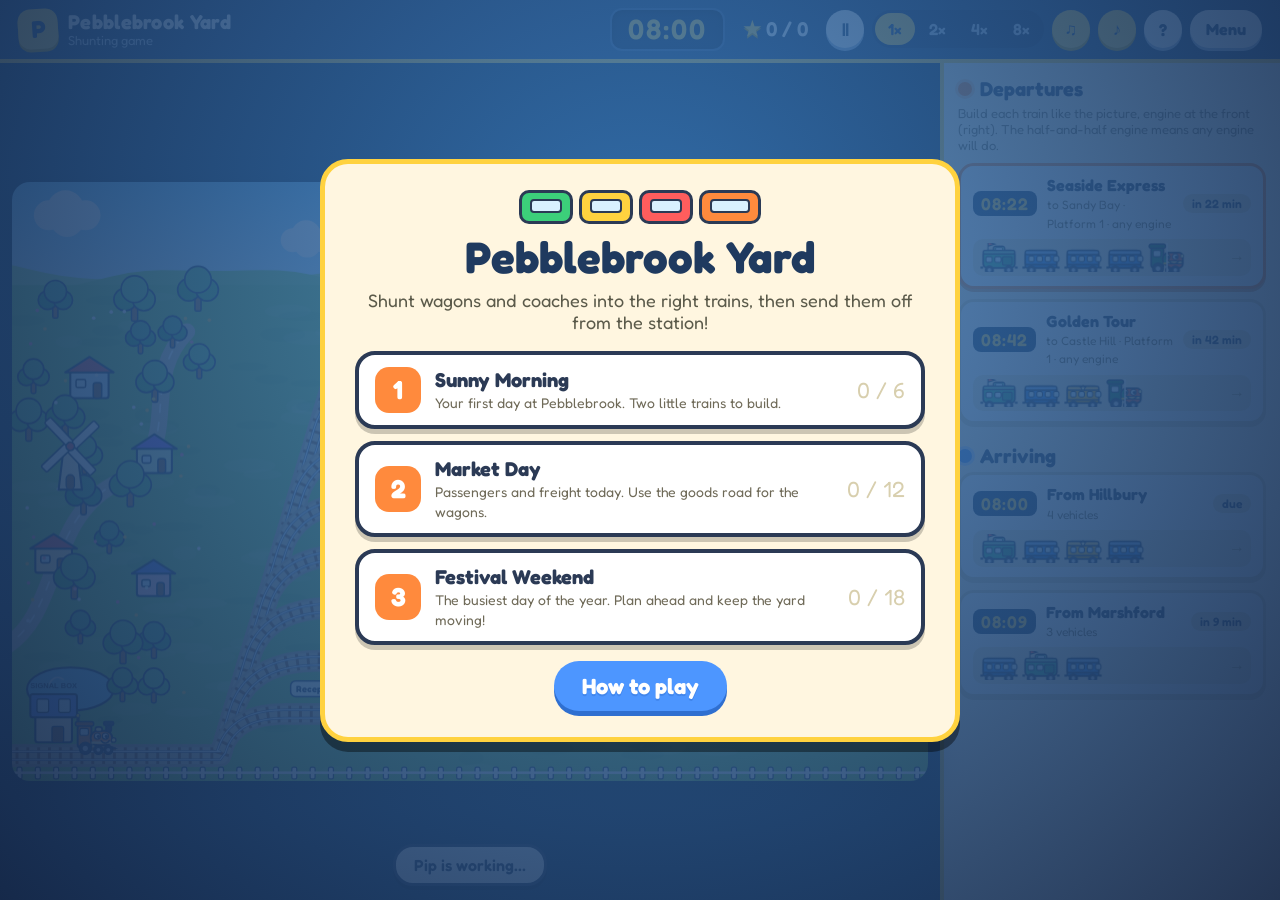
==== shunting-yard/index.html @ 8ff3e776 "Initial commit: TrainSig and shunting-yard games Co-Authored-By: Claude Sonnet 5.5 <noreply@anthropi" ====
<!doctype html>
<html lang="en">
<head>
  <meta charset="utf-8">
  <meta name="viewport" content="width=device-width, initial-scale=1">
  <title>Pebblebrook Yard</title>
  <link rel="preconnect" href="https://fonts.googleapis.com">
  <link rel="preconnect" href="https://fonts.gstatic.com" crossorigin>
  <link rel="stylesheet" href="https://fonts.googleapis.com/css2?family=Fredoka:wght@400;500;600;700&display=swap">
  <link rel="stylesheet" href="styles.css">
</head>
<body>
  <div id="app">
    <header class="topbar">
      <div class="brand">
        <span class="brand-badge" aria-hidden="true">P</span>
        <span><strong>Pebblebrook Yard</strong><small id="level-name">Shunting game</small></span>
      </div>
      <div class="clock" aria-label="Time"><span id="clock">08:00</span></div>
      <div class="stars-total" title="Stars earned this day"><span class="star-icon">★</span> <span id="star-count">0</span> / <span id="star-max">0</span></div>
      <div class="controls">
        <button class="round" id="pause" type="button" aria-label="Pause">Ⅱ</button>
        <div class="speed" role="group" aria-label="Game speed">
          <button type="button" data-speed="1" class="selected">1×</button>
          <button type="button" data-speed="2">2×</button>
          <button type="button" data-speed="4">4×</button>
          <button type="button" data-speed="8">8×</button>
        </div>
        <button class="round on" id="music" type="button" aria-label="Music on" title="Music">♫</button>
        <button class="round on" id="sound" type="button" aria-label="Sound effects on" title="Sound effects">♪</button>
        <button class="round" id="help-button" type="button" aria-label="How to play">?</button>
        <button class="pill" id="menu-button" type="button">Menu</button>
      </div>
    </header>

    <main class="stage">
      <div class="canvas-wrap" id="canvas-wrap">
        <canvas id="yard" aria-label="The shunting yard. Click a vehicle to pick it up, then click a track to put it there."></canvas>
        <div id="hint" class="hint"></div>
        <div id="toasts" class="toasts" aria-live="polite"></div>
      </div>
      <aside class="board">
        <section>
          <h2><span class="board-dot"></span>Departures</h2>
          <p class="board-note">Build each train like the picture, engine at the front (right). The half-and-half engine means any engine will do.</p>
          <div id="departures" class="cards"></div>
        </section>
        <section>
          <h2><span class="board-dot arrive"></span>Arriving</h2>
          <div id="arrivals" class="cards"></div>
        </section>
      </aside>
    </main>

    <div id="menu" class="overlay">
      <div class="sheet menu-sheet">
        <div class="logo-train" aria-hidden="true"><span></span><span></span><span></span><span></span></div>
        <h1>Pebblebrook Yard</h1>
        <p class="lead">Shunt wagons and coaches into the right trains, then send them off from the station!</p>
        <div id="levels" class="levels"></div>
        <button class="big secondary" id="howto" type="button">How to play</button>
      </div>
    </div>

    <div id="help" class="overlay hidden">
      <div class="sheet">
        <h2>How to play</h2>
        <ol class="steps">
          <li><b>Trains arrive</b> at the Reception road. Their engines go off to the shed by themselves.</li>
          <li><b>Click a vehicle</b> to pick it up. Pip, the little engine, takes it <i>and everything between it and the yard entrance</i> (the left).</li>
          <li><b>Click a track</b> to put them down. Green tracks have room.</li>
          <li><b>Check the Departures board.</b> Build each train with an engine at the front (the right end) and the vehicles in the right order. <b>Any engine will do</b>, steam or diesel.</li>
          <li><b>Park it at its platform</b> before the clock reaches the leaving time. Passengers will hop on, and off it goes!</li>
        </ol>
        <p class="tip">Tip: to turn a train round, move vehicles one at a time to another track.</p>
        <button class="big" id="help-close" type="button">Got it!</button>
      </div>
    </div>

    <div id="results" class="overlay hidden">
      <div class="sheet results-sheet">
        <h2 id="results-title">All done!</h2>
        <div id="results-stars" class="result-stars"></div>
        <p id="results-text" class="lead"></p>
        <div class="row">
          <button class="big secondary" id="again" type="button">Play again</button>
          <button class="big" id="next" type="button">Next day</button>
        </div>
        <button class="link" id="results-menu" type="button">Back to menu</button>
      </div>
    </div>
  </div>

  <script src="levels.js"></script>
  <script src="yard.js"></script>
  <script src="sound.js"></script>
  <script src="render.js"></script>
  <script src="main.js"></script>
</body>
</html>
---- shunting-yard/styles.css ----
:root {
  --navy: #1f3a5f;
  --navy-deep: #16294a;
  --ink: #2b3a55;
  --cream: #fff6e0;
  --sun: #ffd23f;
  --orange: #ff8a3d;
  --green: #3ccf7a;
  --red: #ff5d5d;
  --blue: #4d96ff;
  font-family: 'Fredoka', 'Nunito', 'Trebuchet MS', 'Segoe UI', sans-serif;
}

* { box-sizing: border-box; }
html, body { height: 100%; margin: 0; }
body { background: var(--navy-deep); color: var(--ink); overflow: hidden; }
button { font: inherit; cursor: pointer; }

#app { position: relative; height: 100%; display: flex; flex-direction: column; }

/* Top bar */
.topbar { flex: 0 0 auto; display: flex; align-items: center; gap: 18px; padding: 8px 18px; background: var(--navy); border-bottom: 4px solid var(--sun); color: #fff; }
.brand { display: flex; align-items: center; gap: 10px; margin-right: auto; }
.brand-badge { width: 40px; height: 40px; display: grid; place-items: center; border-radius: 12px; background: var(--sun); color: var(--navy); font-weight: 700; font-size: 24px; box-shadow: 0 3px 0 #c99a00; transform: rotate(-4deg); }
.brand strong { display: block; font-size: 20px; letter-spacing: .3px; }
.brand small { display: block; margin-top: -2px; color: #bcd1ec; font-size: 13px; }
.clock { padding: 4px 16px; border-radius: 12px; background: #0e1b33; border: 2px solid #3b557f; font: 600 28px/1.1 'Fredoka', monospace; letter-spacing: 2px; color: var(--sun); box-shadow: inset 0 2px 6px #0008; }
.stars-total { font-size: 20px; font-weight: 600; }
.star-icon { color: var(--sun); text-shadow: 0 2px 0 #c99a00; }
.controls { display: flex; align-items: center; gap: 8px; }
.round, .pill { height: 38px; border: 0; border-radius: 19px; background: #fff; color: var(--navy); font-weight: 700; box-shadow: 0 3px 0 #9fb6d6; transition: transform .08s; }
.round { width: 38px; font-size: 17px; }
.pill { padding: 0 16px; }
.round:hover, .pill:hover { transform: translateY(-1px); }
.round:active, .pill:active { transform: translateY(2px); box-shadow: 0 1px 0 #9fb6d6; }
.round.on { background: var(--sun); box-shadow: 0 3px 0 #c99a00; }
.speed { display: flex; padding: 3px; border-radius: 19px; background: #16294a; gap: 2px; }
.speed button { height: 32px; min-width: 40px; border: 0; border-radius: 16px; background: transparent; color: #bcd1ec; font-weight: 600; }
.speed button.selected { background: var(--sun); color: var(--navy); }

/* Stage */
.stage { flex: 1 1 auto; min-height: 0; display: flex; }
.canvas-wrap { position: relative; flex: 1 1 auto; min-width: 0; display: grid; place-items: center; background: #0f2a45; }
#yard { display: block; border-radius: 18px; box-shadow: 0 10px 30px #0008; cursor: default; touch-action: manipulation; }
.hint { position: absolute; left: 50%; bottom: 14px; transform: translateX(-50%); max-width: 80%; padding: 8px 18px; border-radius: 20px; background: #fff; border: 3px solid var(--ink); color: var(--ink); font-weight: 600; font-size: 16px; text-align: center; box-shadow: 0 4px 0 #0005; pointer-events: none; }
.hint:empty { display: none; }
.toasts { position: absolute; top: 22px; left: 26px; display: flex; flex-direction: column; align-items: flex-start; gap: 8px; pointer-events: none; }
.toast { padding: 8px 18px; border-radius: 18px; background: var(--sun); border: 3px solid var(--ink); font-weight: 600; box-shadow: 0 4px 0 #0005; animation: pop .35s ease-out, fade .5s ease-in 3.2s forwards; }
.toast.good { background: #b8f2cf; }
.toast.bad { background: #ffc9c9; }
@keyframes pop { from { transform: scale(.6) translateY(-14px); opacity: 0; } to { transform: none; opacity: 1; } }
@keyframes fade { to { opacity: 0; transform: translateY(-10px); } }

/* Departures board */
.board { flex: 0 0 340px; overflow-x: hidden; overflow-y: auto; padding: 14px; background: var(--cream); border-left: 4px solid var(--sun); }
.board h2 { display: flex; align-items: center; gap: 8px; margin: 0 0 4px; font-size: 20px; }
.board-dot { width: 14px; height: 14px; border-radius: 50%; background: var(--orange); box-shadow: 0 0 0 3px #ffd6b0; }
.board-dot.arrive { background: var(--blue); box-shadow: 0 0 0 3px #c5dcff; }
.board-note { margin: 0 0 10px; color: #7a6a4a; font-size: 13px; }
.board section + section { margin-top: 20px; }
.cards { display: grid; grid-template-columns: minmax(0, 1fr); gap: 10px; }
.card { padding: 10px 12px; border-radius: 16px; background: #fff; border: 3px solid #e4d6b4; box-shadow: 0 3px 0 #e4d6b4; }
.card .top { display: flex; align-items: center; gap: 10px; }
.card .time { padding: 2px 8px; border-radius: 8px; background: var(--navy); color: var(--sun); font-weight: 600; font-size: 17px; letter-spacing: 1px; }
.card .name { flex: 1; min-width: 0; line-height: 1.15; }
.card .name b { display: block; font-size: 16px; overflow: hidden; text-overflow: ellipsis; white-space: nowrap; }
.card .name small { color: #7a6a4a; font-size: 12px; }
.chip { padding: 2px 9px; border-radius: 12px; background: #eee3c6; font-size: 12px; font-weight: 600; white-space: nowrap; }
.consist { display: flex; align-items: center; gap: 2px; margin-top: 8px; padding: 4px 6px; border-radius: 10px; background: #f3ebd3; }
.consist img { flex: 1 1 0; min-width: 0; max-width: 40px; height: auto; aspect-ratio: 84 / 60; }
.consist .arrow { flex: 0 0 auto; margin-left: auto; padding-left: 6px; color: #b09a63; font-weight: 700; }
.card.dep.active { border-color: var(--orange); box-shadow: 0 3px 0 #e6a56a; }
.card.status-boarding .chip { background: #ffe29a; }
.card.status-ready .chip { background: #b8f2cf; }
.card.status-done { border-color: #a9e3bf; background: #f1fff6; box-shadow: 0 3px 0 #a9e3bf; }
.card.status-done .chip { background: #b8f2cf; }
.card.status-cancelled { border-color: #f0b0b0; background: #fff3f3; box-shadow: 0 3px 0 #f0b0b0; opacity: .8; }
.card.status-cancelled .chip { background: #ffc9c9; }
.card.status-arrived { opacity: .6; }
.card.status-arriving { border-color: var(--blue); }

/* Overlays */
.overlay { position: absolute; inset: 0; z-index: 10; display: grid; place-items: center; padding: 18px; background: radial-gradient(circle at 50% 30%, #3b7fc4cc, #16294af0); overflow-y: auto; }
.overlay.hidden { display: none; }
.sheet { width: min(640px, 100%); padding: 26px 30px; border-radius: 28px; background: var(--cream); border: 5px solid var(--sun); box-shadow: 0 10px 0 #0006; text-align: center; animation: pop .35s ease-out; }
.sheet h1 { margin: 6px 0; font-size: 44px; color: var(--navy); }
.sheet h2 { margin: 0 0 10px; font-size: 32px; color: var(--navy); }
.lead { margin: 0 0 18px; font-size: 18px; color: #5b5a4a; }
.logo-train { display: flex; justify-content: center; gap: 6px; margin-bottom: 4px; }
.logo-train span { width: 54px; height: 34px; border-radius: 10px; background: var(--blue); border: 3px solid var(--ink); position: relative; animation: bob 1.4s ease-in-out infinite; }
.logo-train span:nth-child(1) { background: var(--green); animation-delay: -.3s; }
.logo-train span:nth-child(2) { background: var(--sun); animation-delay: -.6s; }
.logo-train span:nth-child(3) { background: var(--red); animation-delay: -.9s; }
.logo-train span:nth-child(4) { background: var(--orange); width: 62px; }
.logo-train span::after { content: ''; position: absolute; left: 8px; right: 8px; top: 6px; height: 10px; border-radius: 4px; background: #d9f1ff; border: 2px solid var(--ink); }
@keyframes bob { 50% { transform: translateY(-6px); } }
.levels { display: grid; gap: 12px; margin-bottom: 16px; }
.level-card { display: flex; align-items: center; gap: 14px; padding: 12px 16px; border: 4px solid var(--ink); border-radius: 20px; background: #fff; text-align: left; color: var(--ink); box-shadow: 0 5px 0 #0003; transition: transform .1s; }
.level-card:hover { transform: translateY(-2px) rotate(-.4deg); }
.level-card .num { width: 46px; height: 46px; flex: 0 0 auto; display: grid; place-items: center; border-radius: 14px; background: var(--orange); color: #fff; font-size: 26px; font-weight: 700; }
.level-card .txt { flex: 1; }
.level-card b { display: block; font-size: 20px; }
.level-card small { color: #6f6a58; font-size: 14px; }
.level-card .earned { font-size: 22px; color: var(--sun); text-shadow: 0 2px 0 #c99a00; white-space: nowrap; }
.level-card .earned i { color: #d8cfae; text-shadow: none; font-style: normal; }
.big { padding: 12px 28px; border: 0; border-radius: 26px; background: var(--green); color: #fff; font-size: 22px; font-weight: 700; box-shadow: 0 5px 0 #26995a; text-shadow: 0 2px 0 #26995a66; }
.big.secondary { background: var(--blue); box-shadow: 0 5px 0 #2f6fd0; text-shadow: 0 2px 0 #2f6fd066; }
.big:active { transform: translateY(3px); box-shadow: 0 2px 0 #26995a; }
.link { margin-top: 14px; border: 0; background: transparent; color: #6f6a58; font-size: 16px; text-decoration: underline; }
.steps { margin: 0 0 14px; padding-left: 24px; text-align: left; font-size: 18px; line-height: 1.45; }
.steps li { margin-bottom: 8px; }
.tip { margin: 0 0 18px; padding: 8px 14px; border-radius: 14px; background: #fff0b8; font-size: 16px; }
.row { display: flex; justify-content: center; gap: 14px; flex-wrap: wrap; }
.result-stars { display: flex; justify-content: center; gap: 6px; margin: 4px 0 8px; font-size: 54px; color: #e0d6b8; }
.result-stars .on { color: var(--sun); text-shadow: 0 4px 0 #c99a00; animation: pop .5s ease-out both; }

@media (max-width: 900px) {
  .topbar { flex-wrap: wrap; gap: 8px 12px; }
  .stage { flex-direction: column; }
  .board { flex: 0 0 200px; border-left: 0; border-top: 4px solid var(--sun); }
  .stars-total { display: none; }
}
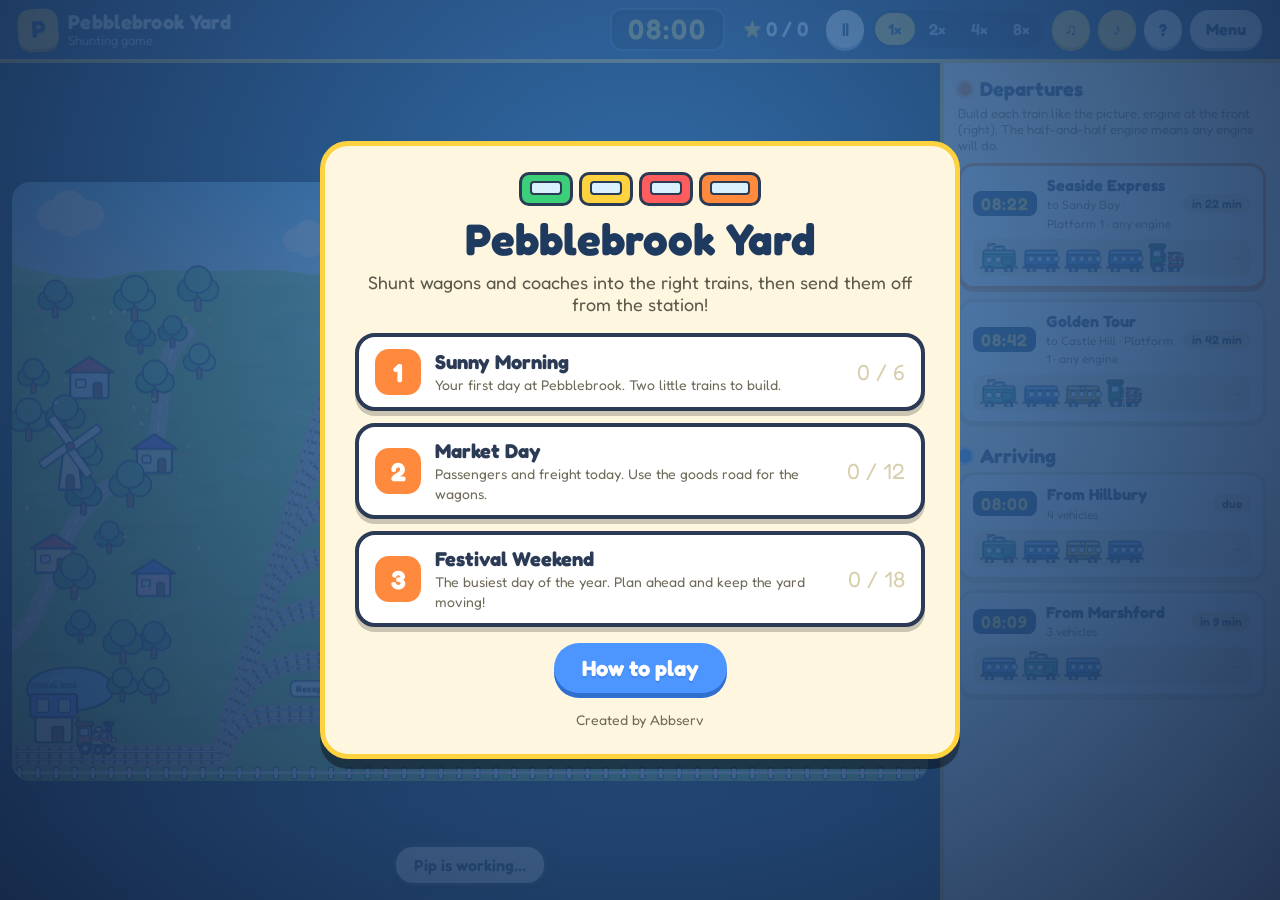
==== commit 534999a0: "Add Abbserv credit to menus; drop TrainSig name Co-Authored-By: Claude Sonnet 5.5 <noreply@anthropic" ====
--- a/shunting-yard/index.html
+++ b/shunting-yard/index.html
@@ -59,6 +59,7 @@
         <p class="lead">Shunt wagons and coaches into the right trains, then send them off from the station!</p>
         <div id="levels" class="levels"></div>
         <button class="big secondary" id="howto" type="button">How to play</button>
+        <p class="credit">Created by Abbserv</p>
       </div>
     </div>
 
--- a/shunting-yard/styles.css
+++ b/shunting-yard/styles.css
@@ -120,3 +120,5 @@
   .board { flex: 0 0 200px; border-left: 0; border-top: 4px solid var(--sun); }
   .stars-total { display: none; }
 }
+
+.credit { margin: 18px 0 0; color: #6f6a58; font-size: 14px; }
